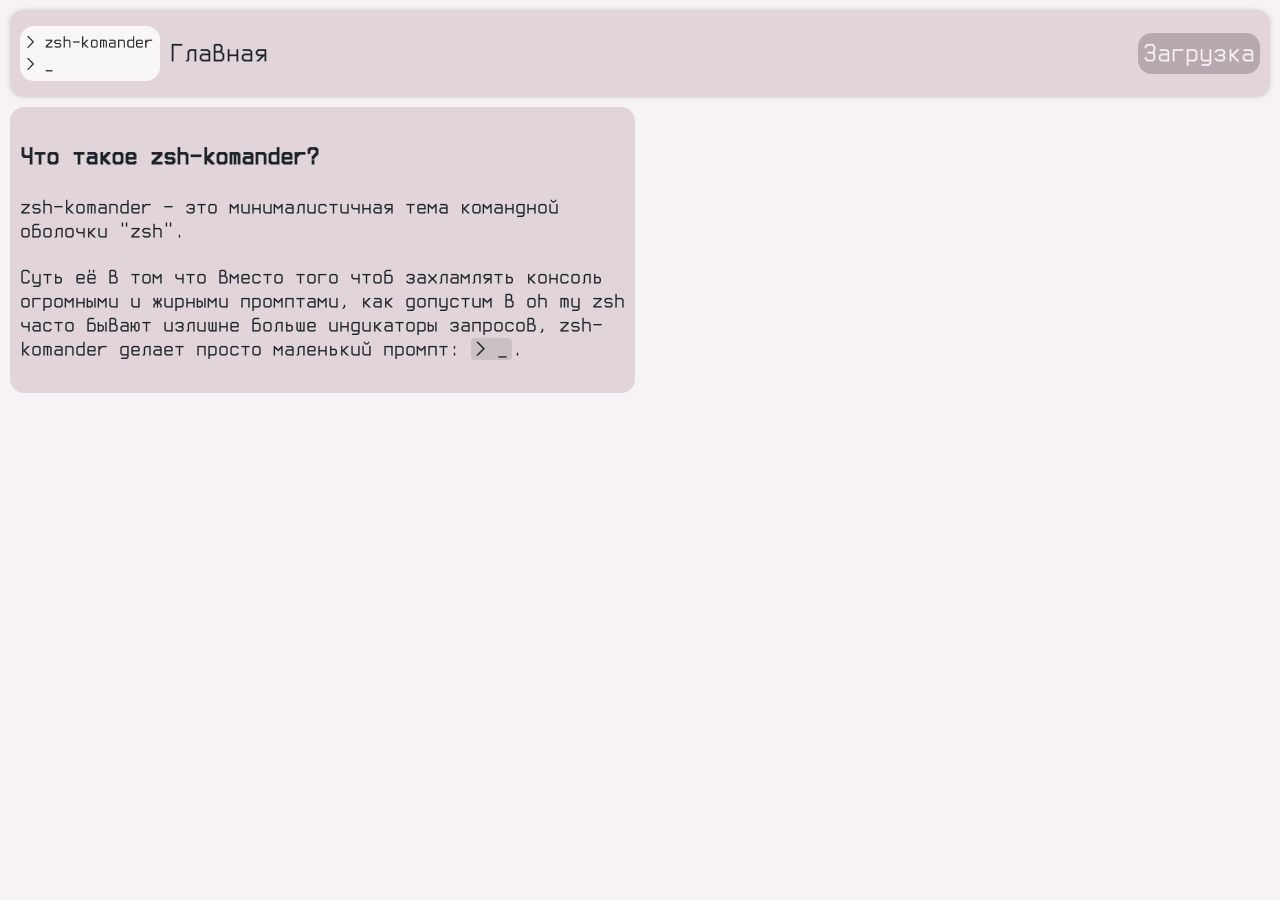
==== docs/index.html @ ff788c87 "rebase commit v1.4" ====
<!DOCTYPE html>

<head>
	<title>zsh-komander</title>

	<meta charset="UTF-8">
	<meta name="viewport" content="width=device-width, initial-scale=1.0">
	<link rel="icon" href="img/zsh-komander-ico.png" sizes="32x32">

	<link rel="stylesheet" href="styles/buttons.css">
	<link rel="stylesheet" href="styles/cards.css">
	<link rel="stylesheet" href="styles/head.css">
	<link rel="stylesheet" href="styles/other.css">
</head>

<body>
	<div id="header">
		<img id="site_general" alt="komander" src="img/zsh-komander-to-site.png">
		<p id="page_title">Главная</p>
		<div id="header_buttons">
			<button class="header_button" id="goto_download">Загрузка</button>
		</div>
	</div>

	<div id="helper">
		<div class="card">
			<h3>Что такое zsh-komander?</h3>
			<p>zsh-komander - это минималистичная тема командной оболочки "zsh".</p>
			<p>Суть её в том что вместо того чтоб захламлять консоль огромными и жирными промптами, как допустим в oh my zsh часто бывают излишне больше индикаторы запросов, zsh-komander делает просто маленький промпт: <span class="code"><span class="arrower"></span> _</span>.</p>
		</div>
	</div>
</body>
---- docs/styles/buttons.css ----
:root {
	/* Настройки базовой кнопки */

	--button-color: #B7A7AE; /* Цвет кнопки */
	--button-text-color: #F6F2F6; /* Цвет текста на кнопке */
	--button-border-radius: 14px; /* Радиус угла */
	--button-padding: 5px; /* Внутренние отступы кнопки */
	--button-anim-time: 0.1s; /* Скорость анимации кнопки */
}

button {
	/* Описание базовой кнопки */

	background-color: var(--button-color);
	color: var(--button-text-color);
	border-radius: var(--button-border-radius);
	padding: var(--button-padding);
	border: 0;
	appearance: none;
	transition: background-color, var(--button-anim-time) ease;
}

button:disabled {
	background-color: gray;	
}

button:hover {
	/* Описание действий при наведении на кнопку */

	background-color: color-mix(in srgb, var(--button-color), black 5%);
}

button:active {
	/* Описание действий при нажатии на кнопку */

	background-color: color-mix(in srgb, var(--button-color), black 10%);
}
---- docs/styles/cards.css ----
/* .card       - сама карточка.
 * #helper     - контейнер с карточками.
 * .card_title - наименование карточки.
 * */

@font-face {
	font-family: "Terminus";
	src: url('Terminus.ttf') format("ttf");
	font-weight: normal;
	font-style: normal;
	image-rendering: pixelated;
	font-smooth: never;
	font-display: swap;
}

:root {
	/* Настройка карточки */

	--card-color: #E1D5D9; /* Цвет карточки */
	--card-border-radius: 14px; /* Значение скругления краев карточки */
	--card-padding: 10px; /* Внутреннее растояние содержимого карточки от краев */
	--card-font-family: "Terminus"; /* Шрифт карточки */
	--card-font-size: 22px; /* Размер шрифта карточки */
	--card-title-size: 28px; /* Размер наименования карточки */
	--card-text-color: #1C252C; /* Цвет текста на карточке */
	--card-anim-speed: 0.1s; /* Скорость анимации карточки */

	/* Настройка контейнера с карточками */

	--helper-columns: 1fr 1fr; /* Колонки контейнера */
	--helper-gap: 10px; /* Расстояние между карточками */
	--helper-margin: 10px; /* Растояние между контейнером и экраном */
	--helper-mobile-columns: 1fr; /* Колонки контейнера на малом экране */
}

.card {
	/* Описание внешнего вида карточки */
	
	background-color: var(--card-color);
	border-radius: var(--card-border-radius);
	padding: var(--card-padding);
	transition: background-color var(--card-anim-speed) ease-in-out;

	/* Описание текста карточки */
	
	font-size: var(--card-font-size);
	font-family: var(--card-font-family);
	color: var(--card-text-color);

}

.card:hover {
	background-color: color-mix(in srgb, var(--card-color), black 5%); /* Затеменние при наведении */
}

.card_title {
	/* Описание наименования карточки */
	
	color: var(--card-text-color);
	font-size: var(--card-title-size);
	font-family: var(--card-font-family);
}

#helper {
	/* Описание контейнера */

	display: grid;
	grid-template-columns: var(--helper-columns);
	gap: var(--helper-gap);
	margin: var(--helper-margin);
}

/* Совместимость */

@media (max-width: 800px) {
	#helper {
		grid-template-columns: var(--helper-mobile-columns);
	}
}

@media (max-width: 650px) {
	:root {
		--card-title-size: 24px;
	}
}
---- docs/styles/head.css ----
/* #header         - сама голова сайта.
 * .header_button  - кнопка на голове сайта.
 * #header_buttons - кнопки на голове сайта.
 * #page_title     - название страницы.
 * #site_general   - название сайта.
 * */

@font-face {
	font-family: "Terminus";
	src: url('./Terminus.ttf') format("truetype");
	font-weight: normal;
	font-style: normal;
	image-rendering: pixelated;
	font-smooth: never;
	font-display: swap;
}

:root {
	/* Настройка головы сайта */

	--header-max-top: 0; /* Граница где клейкость пропадает */
	--header-color: #E1D5D9; /* Цвет головы */
	--header-text-color: #1C252C; /* Цвет текста */
	--header-shadow-pos: 0px 0px 5px; /* Позиция тени головы */
	--header-shadow-color: rgba(0, 0, 0, 0.15); /* Цвет тени головы */
	--header-padding: 10px; /* Внутренний отступ головы */
	--header-margin: 10px; /* Внешний отступ головы */
	--header-font-size: 28px; /* Размер шрифта в голове */
	--header-gap: 10px; /* Отступ между элементами головы */
	--header-border-radius: 14px; /* Скругление углов */
	--header-font-family: "Terminus"; /* Шрифт головы */
	
	/* Настройка остальных элементов головы */
	--header-addition-color: black; /* Цвет фона для остальных элементов */
	--header-addition-opacity: 0.5; /* Прозрачность для остальных элементов */
}

#header {
	/* Описание области головы сайта */

	top: var(--header-max-top);
	box-shadow: var(--header-shadow-pos) var(--header-shadow-color);
	background-color: var(--header-color);
	color: var(--header-text-color);
	padding-left: var(--header-padding);
	padding-right: var(--header-padding);
	margin: var(--header-margin);
	font-size: var(--header-font-size);
	gap: var(--header-gap);
	border-radius: var(--header-border-radius);	
	font-family: var(--header-font-family);
	align-items: center;
	display: flex;
	flex-direction: row;
	position: sticky;
	z-index: 15;
}

#page_title {
	display: block;
}

#header_buttons {
	/* Описание области кнопок головы сайта */
	
	font-family: var(--header-font-family);
	gap: var(--header-gap);
	margin-left: auto;
	display: flex;
	flex-direction: row;
	align-items: center;
}

.header_button {
	/* Описание кнопок головы сайта */

	font-size: var(--header-font-size);
	font-family: var(--header-font-family);
}

#site_general {
	/* Описание названия сайта */

	width: 5em;
	transition: opacity 0.1s ease;
	opacity: 0.8;
	border-radius: 14px;
}

#site_general:hover {
	cursor: pointer;
	opacity: 1;
}

#site_general:active {
	opacity: 0.9;
}

/* Совместимость */

@media (max-width: 800px) {
	#header {
		padding: var(--header-padding); /* Внутренние отступы головы по всем краям */
	}

	#page_title {
		display: none;
	}
}

/* Максимальный размер экрана при котором видно название страницы */

@media (max-width: 650px) {
	#header_buttons {
		flex-direction: column; /* Расстановка кнопок в колонку */
	}

	#site_general::after {
		content: "_";
	}
}
---- docs/styles/other.css ----
@font-face {
	font-family: "Terminus";
	src: url('Terminus.ttf') format("ttf");
	font-weight: normal;
	font-style: normal;
	image-rendering: pixelated;
	font-smooth: never;
	font-display: swap;
}

a {
	color: #46656F;
}

body {
	padding: 0;
	margin: 0;
	background-color: #F6F2F6;
}

@media (min-width: 800px) {
	.card_gen_2 {
		grid-row: 1 / 2 span;
		grid-column: 2;
	}
}

.arrower::before {
	content: ">";
	display: inline-block;
	z-index: 15;
}

hr {
	margin-left: 14px;
	margin-right: 14px;
	border-radius: 1px;
	color: #58545B;
}

.code {
	background-color: color-mix(in srgb, #E1D5D9, black 10%);
	border-radius: 4px;
	padding-left: 4px;
	padding-right: 4px;
	transition: background-color ease 0.1s;
}

.card:hover .code {
	background-color: color-mix(in srgb, #E1D5D9, black 15%);
}

summary {
	list-style: none;
	font-size: 22px;
	font-weight: bold;
}

summary::-webkit-details-marker {
	display: none;
}

summary:hover {
	cursor: pointer;
}

summary::before {
	content: ">";
	display: inline-block;
	margin-right: 0.5em;
	z-index: 1;
}

details[open] summary::before {
	transform: rotate(90deg);
}

.dwn_button {
	font-size: 24px;
	font-family: "Terminus";
	margin-left: auto;
}

.dwn_btn_div {
	display: flex;
	flex-direction: row;
	align-items: center;
}
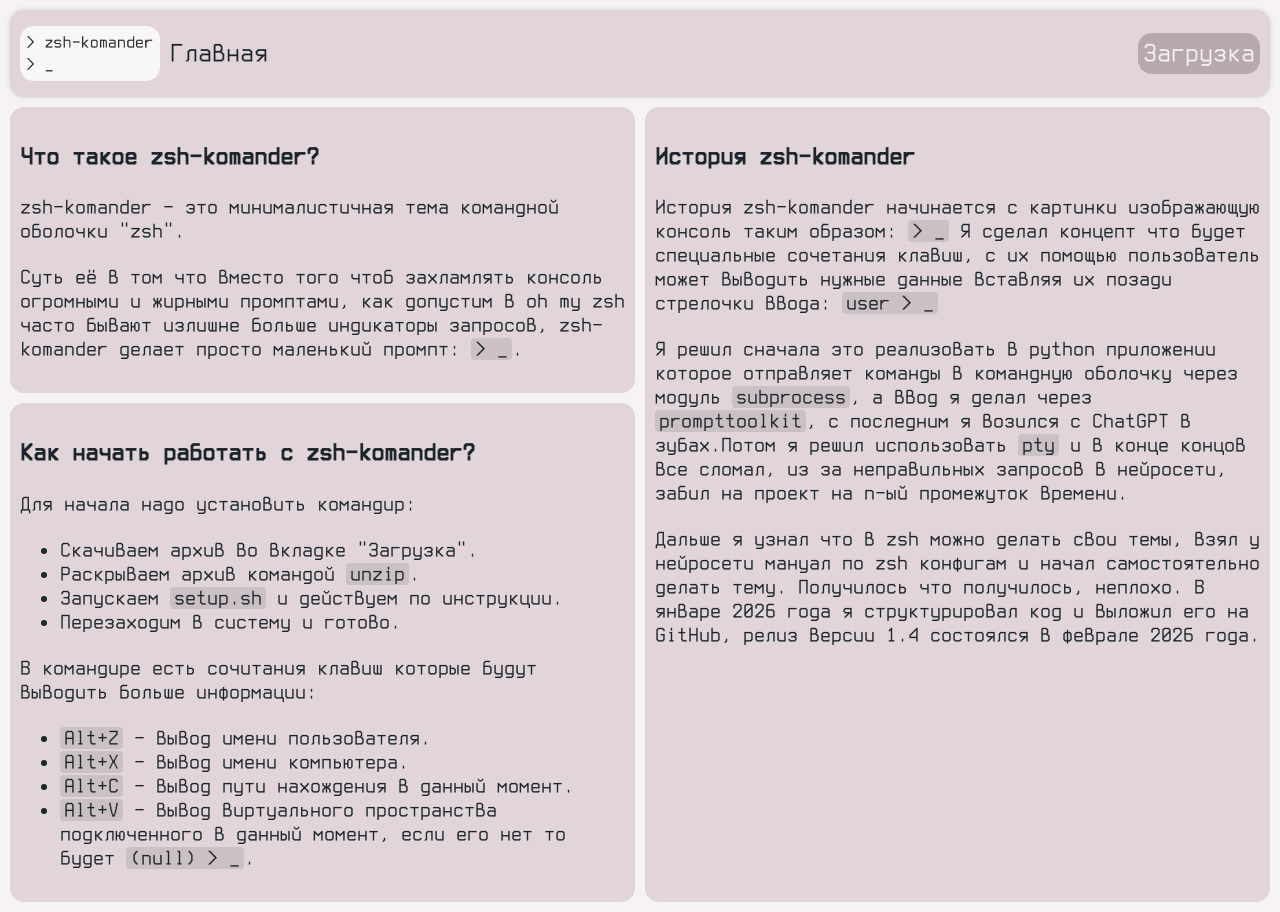
==== commit ba64627c: "update README.md" ====
--- a/docs/index.html
+++ b/docs/index.html
@@ -28,5 +28,30 @@
 			<p>zsh-komander - это минималистичная тема командной оболочки "zsh".</p>
 			<p>Суть её в том что вместо того чтоб захламлять консоль огромными и жирными промптами, как допустим в oh my zsh часто бывают излишне больше индикаторы запросов, zsh-komander делает просто маленький промпт: <span class="code"><span class="arrower"></span> _</span>.</p>
 		</div>
+		<div class="card">
+			<h3>Как начать работать с zsh-komander?</h3>
+			<p>Для начала надо установить командир:</p>
+			<ul>
+				<li>Скачиваем архив во вкладке "Загрузка".</li>
+				<li>Раскрываем архив командой <span class="code">unzip</span>.</li>
+				<li>Запускаем <span class="code">setup.sh</span> и действуем по инструкции.</li>
+				<li>Перезаходим в систему и готово.</li>
+			</ul>
+			<p>В командире есть сочитания клавиш которые будут выводить больше информации:</p>
+			<ul>
+				<li><span class="code">Alt+Z</span> - вывод имени пользователя.</li>
+				<li><span class="code">Alt+X</span> - вывод имени компьютера.</li>
+				<li><span class="code">Alt+C</span> - вывод пути нахождения в данный момент.</li>
+				<li><span class="code">Alt+V</span> - вывод виртуального пространства подключенного в данный момент, если его нет то будет <span class="code">(null) <span class="arrower"></span> _</span>.</li>
+			</ul>
+		</div>
+		<div class="card card_gen_2">
+			<h3>История zsh-komander</h3>
+			<p>История zsh-komander начинается с картинки изображающую консоль таким образом: <span class="code"><span class="arrower"></span> _</span> Я сделал концепт что будет специальные сочетания клавиш, с их помощью пользователь может выводить нужные данные вставляя их позади стрелочки ввода: <span class="code">user <span class="arrower"></span> _</span></p>
+			<p>Я решил сначала это реализовать в python приложении которое отправляет команды в командную оболочку через модуль <span class="code">subprocess</span>, а ввод я делал через <span class="code">prompttoolkit</span>, с последним я возился с ChatGPT в зубах.Потом я решил использовать <span class="code">pty</span> и в конце концов все сломал, из за неправильных запросов в нейросети, забил на проект на n-ый промежуток времени.</p>
+			<p>Дальше я узнал что в zsh можно делать свои темы, взял у нейросети мануал по zsh конфигам и начал самостоятельно делать тему. Получилось что получилось, неплохо. В январе 2026 года я структурировал код и выложил его на GitHub, релиз версии 1.4 состоялся в феврале 2026 года.</p>
+		</div>
 	</div>
 </body>
+
+<script type="module" src="src/goto.js"></script>
